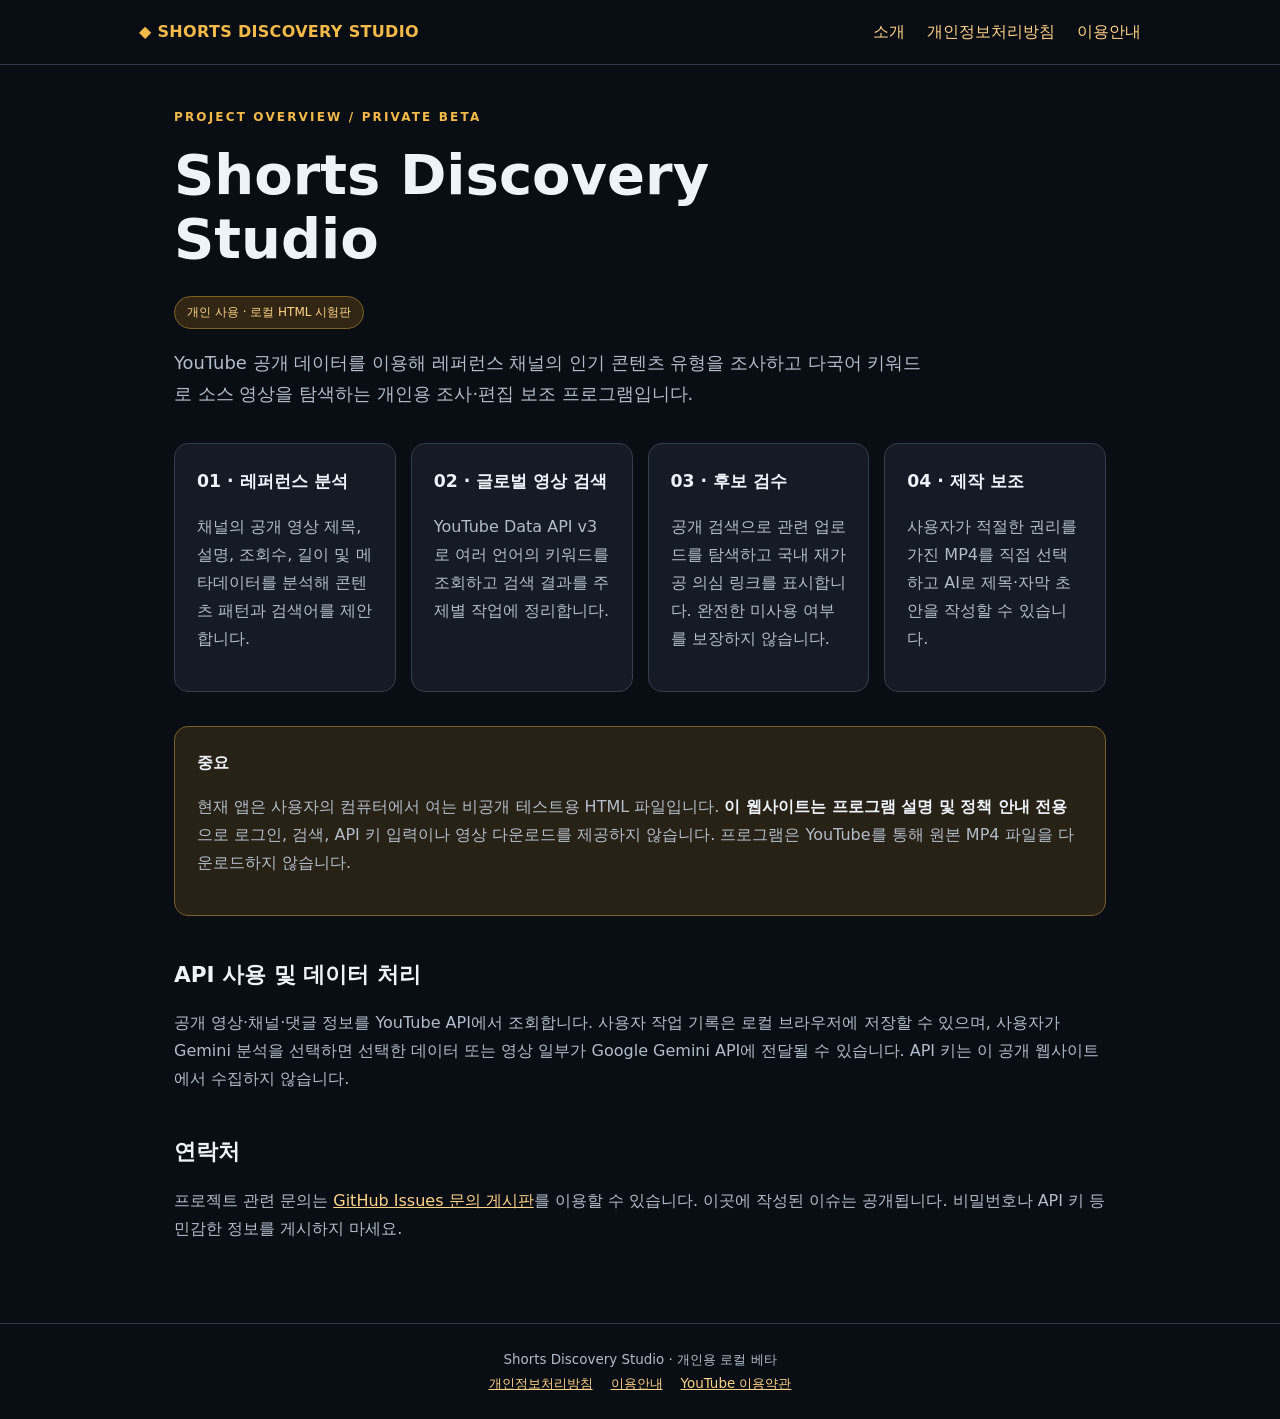
==== index.html @ 79fee696 "Publish Shorts Studio public audit information: index.html" ====
<!doctype html><html lang="ko"><head><meta charset="utf-8"><meta name="viewport" content="width=device-width,initial-scale=1"><meta name="description" content="Shorts Discovery Studio 개인용 로컬 베타 프로그램 소개 및 정책 안내"><title>프로그램 소개 | Shorts Discovery Studio</title><link rel="stylesheet" href="./assets/site.css"></head><body><header><nav><span class="brand">◆ SHORTS DISCOVERY STUDIO</span><a href="./index.html">소개</a><a href="./privacy.html">개인정보처리방침</a><a href="./terms.html">이용안내</a></nav></header><main><div class="kicker">PROJECT OVERVIEW / PRIVATE BETA</div><h1>Shorts Discovery<br>Studio</h1><span class="tag">개인 사용 · 로컬 HTML 시험판</span><p class="lead">YouTube 공개 데이터를 이용해 레퍼런스 채널의 인기 콘텐츠 유형을 조사하고 다국어 키워드로 소스 영상을 탐색하는 개인용 조사·편집 보조 프로그램입니다.</p><div class="cards"><section class="card"><h3>01 · 레퍼런스 분석</h3><p>채널의 공개 영상 제목, 설명, 조회수, 길이 및 메타데이터를 분석해 콘텐츠 패턴과 검색어를 제안합니다.</p></section><section class="card"><h3>02 · 글로벌 영상 검색</h3><p>YouTube Data API v3로 여러 언어의 키워드를 조회하고 검색 결과를 주제별 작업에 정리합니다.</p></section><section class="card"><h3>03 · 후보 검수</h3><p>공개 검색으로 관련 업로드를 탐색하고 국내 재가공 의심 링크를 표시합니다. 완전한 미사용 여부를 보장하지 않습니다.</p></section><section class="card"><h3>04 · 제작 보조</h3><p>사용자가 적절한 권리를 가진 MP4를 직접 선택하고 AI로 제목·자막 초안을 작성할 수 있습니다.</p></section></div><div class="notice"><strong>중요</strong><p>현재 앱은 사용자의 컴퓨터에서 여는 비공개 테스트용 HTML 파일입니다. <strong>이 웹사이트는 프로그램 설명 및 정책 안내 전용</strong>으로 로그인, 검색, API 키 입력이나 영상 다운로드를 제공하지 않습니다. 프로그램은 YouTube를 통해 원본 MP4 파일을 다운로드하지 않습니다.</p></div><h2>API 사용 및 데이터 처리</h2><p>공개 영상·채널·댓글 정보를 YouTube API에서 조회합니다. 사용자 작업 기록은 로컬 브라우저에 저장할 수 있으며, 사용자가 Gemini 분석을 선택하면 선택한 데이터 또는 영상 일부가 Google Gemini API에 전달될 수 있습니다. API 키는 이 공개 웹사이트에서 수집하지 않습니다.</p><h2>연락처</h2><p>프로젝트 관련 문의는 <a href="https://github.com/kwl750777-cloud/shorts-studio-public-info/issues">GitHub Issues 문의 게시판</a>를 이용할 수 있습니다. 이곳에 작성된 이슈는 공개됩니다. 비밀번호나 API 키 등 민감한 정보를 게시하지 마세요.</p></main><footer>Shorts Discovery Studio · 개인용 로컬 베타<br><a href="./privacy.html">개인정보처리방침</a><a href="./terms.html">이용안내</a><a href="https://www.youtube.com/t/terms">YouTube 이용약관</a></footer></body></html>
---- assets/site.css ----
:root{color-scheme:dark;--bg:#090d14;--panel:#141b25;--border:#343e4a;--text:#eef2f9;--muted:#b2bdc9;--accent:#f3ba49}*{box-sizing:border-box}body{margin:0;background:var(--bg);color:var(--text);font-family:system-ui,-apple-system,"Malgun Gothic",sans-serif;line-height:1.75}header{border-bottom:1px solid var(--border);position:sticky;top:0;background:#090d14f5}nav{max-width:1050px;margin:auto;display:flex;gap:22px;align-items:center;padding:18px 24px;flex-wrap:wrap}.brand{font-weight:800;letter-spacing:.02em;margin-right:auto;color:var(--accent)}a{color:#ffd388}nav a{text-decoration:none}main{max-width:980px;margin:0 auto;padding:42px 24px 64px}.kicker{color:var(--accent);text-transform:uppercase;letter-spacing:.18em;font-size:.75rem;font-weight:750}h1{font-size:clamp(2rem,5vw,3.5rem);line-height:1.15;margin:15px 0 24px}h2{margin:40px 0 10px;font-size:1.35rem}h3{margin:0 0 8px;font-size:1.08rem}p,li{color:var(--muted)}.lead{font-size:1.12rem;max-width:760px}.cards{display:grid;grid-template-columns:repeat(auto-fit,minmax(210px,1fr));gap:15px;margin:34px 0}.card,.notice{border:1px solid var(--border);border-radius:14px;background:var(--panel);padding:22px}.notice{border-color:#795f2b;background:#282116}.tag{display:inline-block;border:1px solid #806225;color:#ffd388;background:#302613;padding:5px 12px;border-radius:999px;font-size:.75rem}strong{color:var(--text)}footer{border-top:1px solid var(--border);padding:24px;text-align:center;color:var(--muted);font-size:.84rem}footer a{padding:0 9px}ul{padding-left:22px}code{background:#212936;padding:3px 6px;border-radius:5px}@media(max-width:600px){main{padding:27px 17px 40px}nav{gap:10px;padding:15px}nav a{font-size:.84rem}}
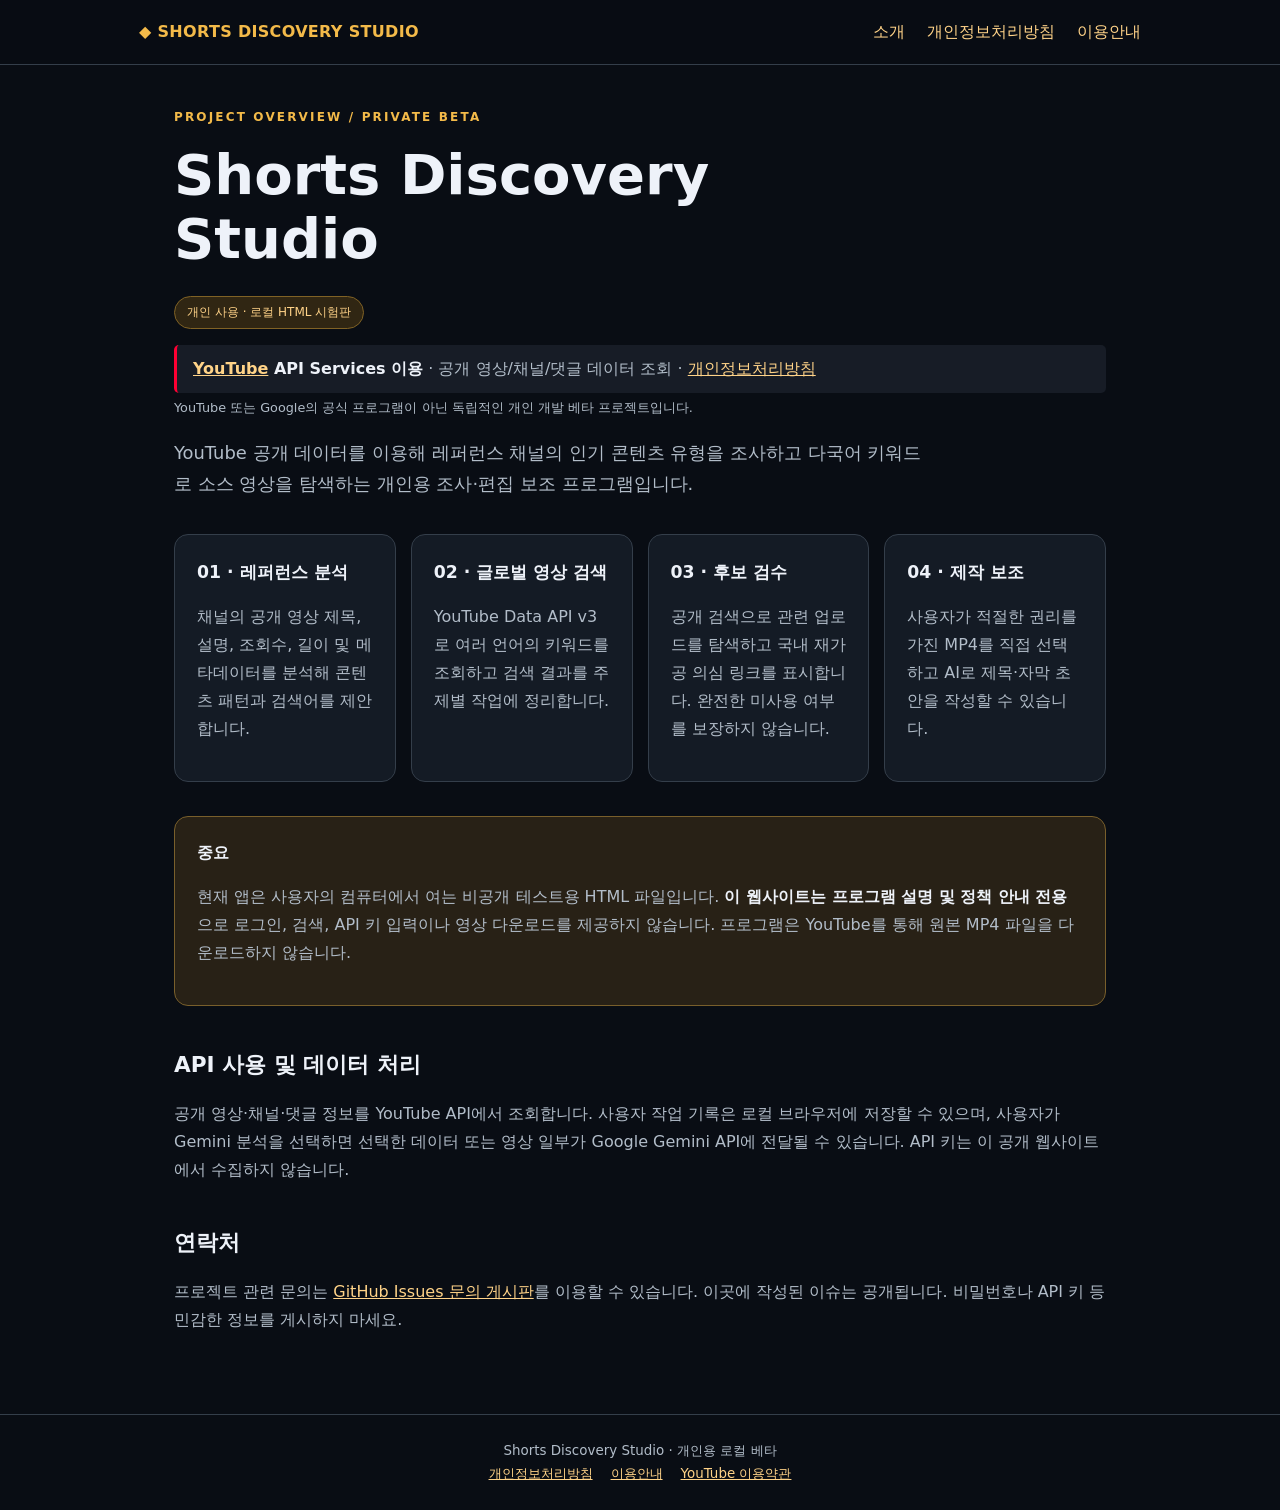
==== commit ec45ec8e: "Clarify YouTube API data source and privacy link on public homepage" ====
--- a/index.html
+++ b/index.html
@@ -1 +1 @@
-<!doctype html><html lang="ko"><head><meta charset="utf-8"><meta name="viewport" content="width=device-width,initial-scale=1"><meta name="description" content="Shorts Discovery Studio 개인용 로컬 베타 프로그램 소개 및 정책 안내"><title>프로그램 소개 | Shorts Discovery Studio</title><link rel="stylesheet" href="./assets/site.css"></head><body><header><nav><span class="brand">◆ SHORTS DISCOVERY STUDIO</span><a href="./index.html">소개</a><a href="./privacy.html">개인정보처리방침</a><a href="./terms.html">이용안내</a></nav></header><main><div class="kicker">PROJECT OVERVIEW / PRIVATE BETA</div><h1>Shorts Discovery<br>Studio</h1><span class="tag">개인 사용 · 로컬 HTML 시험판</span><p class="lead">YouTube 공개 데이터를 이용해 레퍼런스 채널의 인기 콘텐츠 유형을 조사하고 다국어 키워드로 소스 영상을 탐색하는 개인용 조사·편집 보조 프로그램입니다.</p><div class="cards"><section class="card"><h3>01 · 레퍼런스 분석</h3><p>채널의 공개 영상 제목, 설명, 조회수, 길이 및 메타데이터를 분석해 콘텐츠 패턴과 검색어를 제안합니다.</p></section><section class="card"><h3>02 · 글로벌 영상 검색</h3><p>YouTube Data API v3로 여러 언어의 키워드를 조회하고 검색 결과를 주제별 작업에 정리합니다.</p></section><section class="card"><h3>03 · 후보 검수</h3><p>공개 검색으로 관련 업로드를 탐색하고 국내 재가공 의심 링크를 표시합니다. 완전한 미사용 여부를 보장하지 않습니다.</p></section><section class="card"><h3>04 · 제작 보조</h3><p>사용자가 적절한 권리를 가진 MP4를 직접 선택하고 AI로 제목·자막 초안을 작성할 수 있습니다.</p></section></div><div class="notice"><strong>중요</strong><p>현재 앱은 사용자의 컴퓨터에서 여는 비공개 테스트용 HTML 파일입니다. <strong>이 웹사이트는 프로그램 설명 및 정책 안내 전용</strong>으로 로그인, 검색, API 키 입력이나 영상 다운로드를 제공하지 않습니다. 프로그램은 YouTube를 통해 원본 MP4 파일을 다운로드하지 않습니다.</p></div><h2>API 사용 및 데이터 처리</h2><p>공개 영상·채널·댓글 정보를 YouTube API에서 조회합니다. 사용자 작업 기록은 로컬 브라우저에 저장할 수 있으며, 사용자가 Gemini 분석을 선택하면 선택한 데이터 또는 영상 일부가 Google Gemini API에 전달될 수 있습니다. API 키는 이 공개 웹사이트에서 수집하지 않습니다.</p><h2>연락처</h2><p>프로젝트 관련 문의는 <a href="https://github.com/kwl750777-cloud/shorts-studio-public-info/issues">GitHub Issues 문의 게시판</a>를 이용할 수 있습니다. 이곳에 작성된 이슈는 공개됩니다. 비밀번호나 API 키 등 민감한 정보를 게시하지 마세요.</p></main><footer>Shorts Discovery Studio · 개인용 로컬 베타<br><a href="./privacy.html">개인정보처리방침</a><a href="./terms.html">이용안내</a><a href="https://www.youtube.com/t/terms">YouTube 이용약관</a></footer></body></html>+<!doctype html><html lang="ko"><head><meta charset="utf-8"><meta name="viewport" content="width=device-width,initial-scale=1"><meta name="description" content="Shorts Discovery Studio 개인용 로컬 베타 프로그램 소개 및 정책 안내"><title>프로그램 소개 | Shorts Discovery Studio</title><link rel="stylesheet" href="./assets/site.css"></head><body><header><nav><span class="brand">◆ SHORTS DISCOVERY STUDIO</span><a href="./index.html">소개</a><a href="./privacy.html">개인정보처리방침</a><a href="./terms.html">이용안내</a></nav></header><main><div class="kicker">PROJECT OVERVIEW / PRIVATE BETA</div><h1>Shorts Discovery<br>Studio</h1><span class="tag">개인 사용 · 로컬 HTML 시험판</span><p style="margin:16px 0 4px;padding:10px 16px;border-left:3px solid #ff0033;background:#171c26;border-radius:5px"><strong><a href="https://www.youtube.com/" target="_blank" rel="noopener">YouTube</a> API Services 이용</strong> · 공개 영상/채널/댓글 데이터 조회 · <a href="./privacy.html">개인정보처리방침</a></p><p style="font-size:.8rem;margin:4px 0 10px">YouTube 또는 Google의 공식 프로그램이 아닌 독립적인 개인 개발 베타 프로젝트입니다.</p><p class="lead">YouTube 공개 데이터를 이용해 레퍼런스 채널의 인기 콘텐츠 유형을 조사하고 다국어 키워드로 소스 영상을 탐색하는 개인용 조사·편집 보조 프로그램입니다.</p><div class="cards"><section class="card"><h3>01 · 레퍼런스 분석</h3><p>채널의 공개 영상 제목, 설명, 조회수, 길이 및 메타데이터를 분석해 콘텐츠 패턴과 검색어를 제안합니다.</p></section><section class="card"><h3>02 · 글로벌 영상 검색</h3><p>YouTube Data API v3로 여러 언어의 키워드를 조회하고 검색 결과를 주제별 작업에 정리합니다.</p></section><section class="card"><h3>03 · 후보 검수</h3><p>공개 검색으로 관련 업로드를 탐색하고 국내 재가공 의심 링크를 표시합니다. 완전한 미사용 여부를 보장하지 않습니다.</p></section><section class="card"><h3>04 · 제작 보조</h3><p>사용자가 적절한 권리를 가진 MP4를 직접 선택하고 AI로 제목·자막 초안을 작성할 수 있습니다.</p></section></div><div class="notice"><strong>중요</strong><p>현재 앱은 사용자의 컴퓨터에서 여는 비공개 테스트용 HTML 파일입니다. <strong>이 웹사이트는 프로그램 설명 및 정책 안내 전용</strong>으로 로그인, 검색, API 키 입력이나 영상 다운로드를 제공하지 않습니다. 프로그램은 YouTube를 통해 원본 MP4 파일을 다운로드하지 않습니다.</p></div><h2>API 사용 및 데이터 처리</h2><p>공개 영상·채널·댓글 정보를 YouTube API에서 조회합니다. 사용자 작업 기록은 로컬 브라우저에 저장할 수 있으며, 사용자가 Gemini 분석을 선택하면 선택한 데이터 또는 영상 일부가 Google Gemini API에 전달될 수 있습니다. API 키는 이 공개 웹사이트에서 수집하지 않습니다.</p><h2>연락처</h2><p>프로젝트 관련 문의는 <a href="https://github.com/kwl750777-cloud/shorts-studio-public-info/issues">GitHub Issues 문의 게시판</a>를 이용할 수 있습니다. 이곳에 작성된 이슈는 공개됩니다. 비밀번호나 API 키 등 민감한 정보를 게시하지 마세요.</p></main><footer>Shorts Discovery Studio · 개인용 로컬 베타<br><a href="./privacy.html">개인정보처리방침</a><a href="./terms.html">이용안내</a><a href="https://www.youtube.com/t/terms">YouTube 이용약관</a></footer></body></html>
